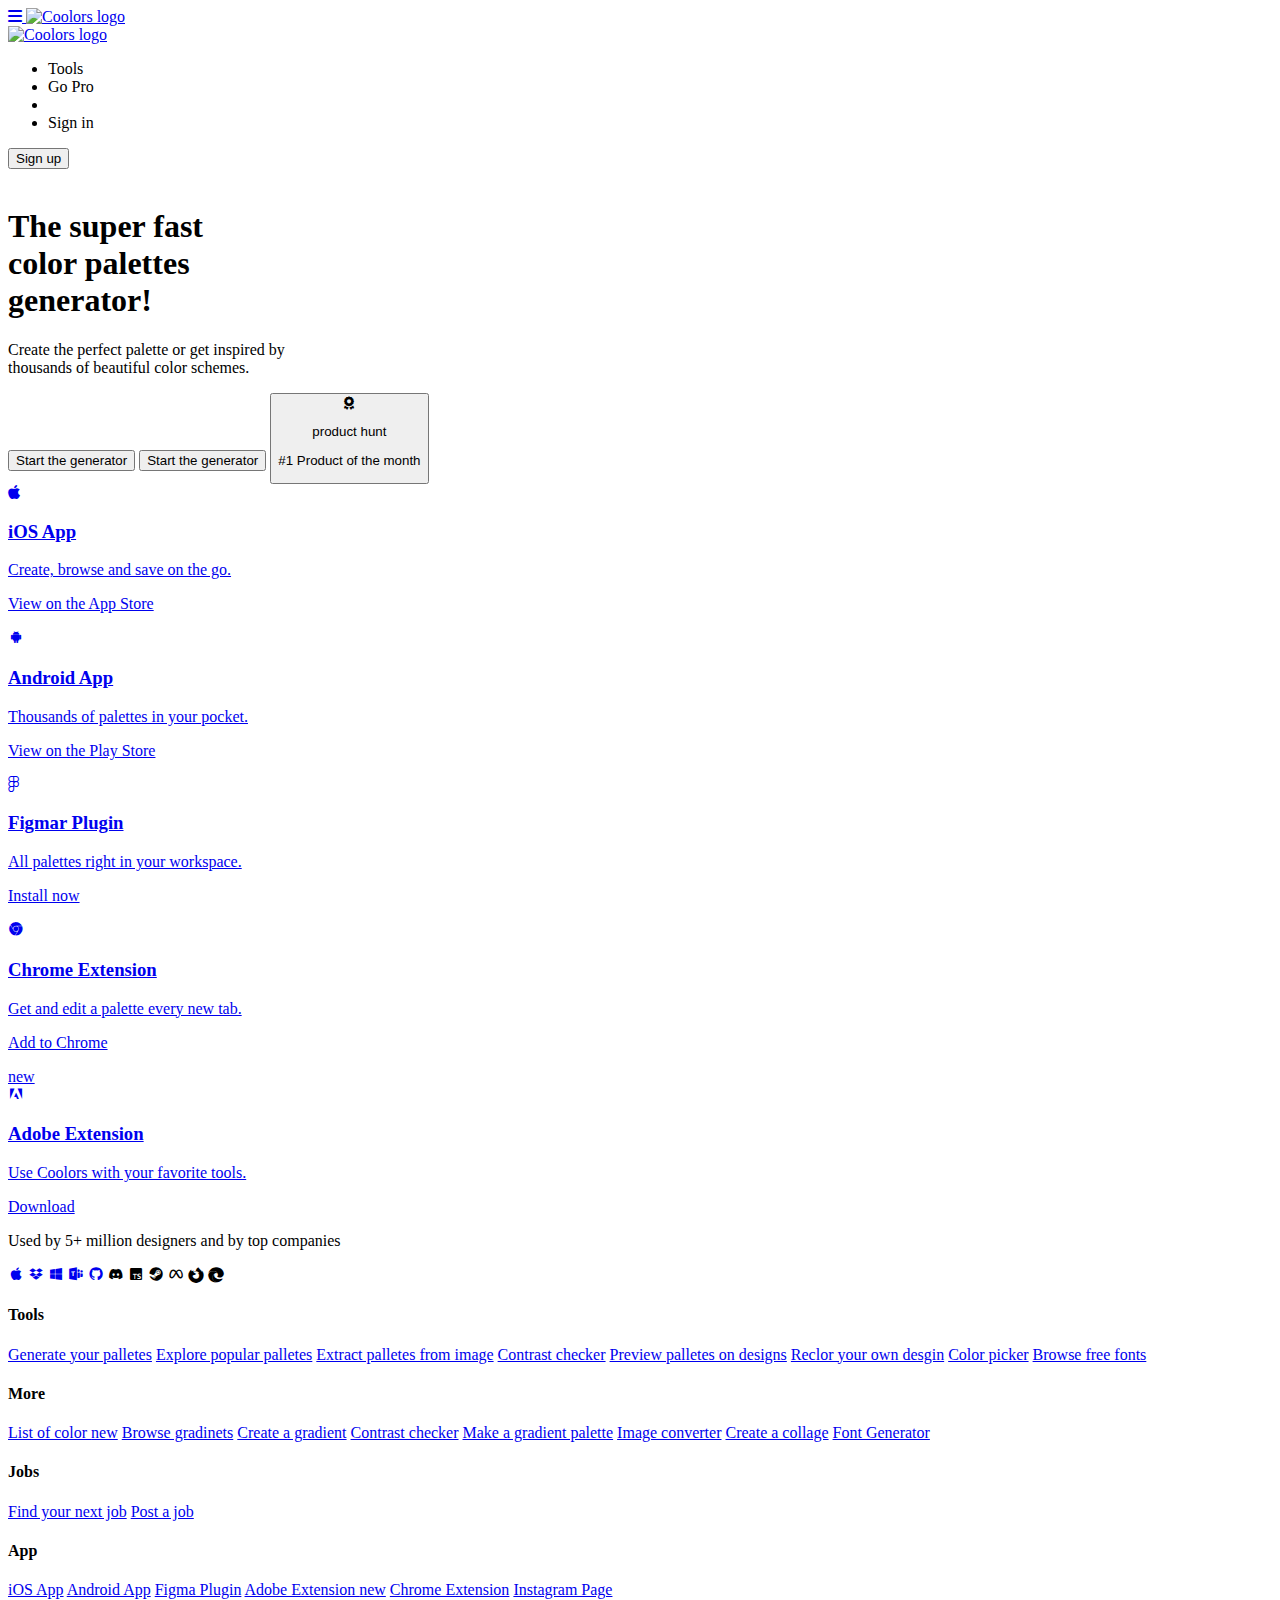
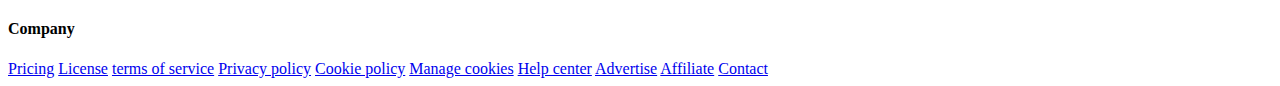
==== index.html @ ee88c9b5 "Updated index.html with new content" ====
<!DOCTYPE html>
<html lang="en">
<head>
    <meta charset="UTF-8">
    <meta name="viewport" content="width=device-width, initial-scale=1.0">
    <title>Document</title>
    <link rel="stylesheet" href="style.css">
    <link href="https://cdnjs.cloudflare.com/ajax/libs/font-awesome/6.0.0/css/all.min.css" rel="stylesheet">
    <link href='https://unpkg.com/boxicons@2.1.4/css/boxicons.min.css' rel='stylesheet'>
</head>
<body>
    <!-- Start small screen header -->
    <header class="flex justify-between  items-center p-4 border-b-[1px] relative py-2 md:hidden sticky z-20 top-0 backdrop-blur-2xl">
        <a href="#" class="text-2xl">
            <i class="fa-solid fa-bars"></i>
        </a>
        <a href="#" class="max-w-32 block absolute top-[50%] right-[50%] translate-x-[50%]  translate-y-[-50%]">
            <img class="w-full" src="images/coolors-logo-freelogovectors.net_-removebg-preview.png" alt="Coolors logo">
        </a>
    </header>
    <!-- End Small screen header -->
    <!-- Start Big Screen header -->
     <header class="hidden md:flex justify-between items-center p-4 py-2 border-b-[1px] sticky z-20 top-0 backdrop-blur-2xl">
        <a href="#" class=" max-w-32  ">
            <img class="w-full" src="images/coolors-logo-freelogovectors.net_-removebg-preview.png" alt="Coolors logo">
        </a>
        <div class="flex gap-6 items-center">
            <ul class="flex font-semibold gap-5 text-md">
                <li>Tools</li>
                <li class="text-pink-500">Go Pro</li>
                <li class="w-[1px] h-6 bg-gray-300"></li>
                <li>Sign in</li>
            </ul>
            <button class="py-1 px-5 bg-blue-600 text-white font-semibold rounded-md hover:bg-blue-700">Sign up</button>
        </div>
     </header>
    <!-- End Big Screen header -->
     <div class=" py-[50px] grid md:grid-cols-[45%,50%] gap-8 overflow-hidden">
             <div class="lg:w-[1030px] md:w-[970px] md:order-3 mx-auto">
                <img src="images/smallcom.png" class=" md:hidden -translate-x-1 " alt="">
                <img src="images/bigscreen.png" class=" hidden w-full md:inline-block " alt="">
             </div>
             <div class="flex flex-col items-center text-center">
                <h1 class=" font-[800] tracking-tighter leading-[45px] text-[45px] mt-7">The super fast <br>color palettes <br> generator!</h1>
             <p class="text-gray-500 mt-10 text-[17px] font-[500] mb-8">Create the perfect palette or get inspired by <br>thousands of beautiful color schemes.</p>
                <button class="w-[280px] bg-blue-600 hover:bg-blue-700 py-3 mb-3 text-white rounded-xl font-semibold ">Start the generator</button>
             <button class="w-[280px] bg-white hover:bg-gray-50 py-3  rounded-xl font-semibold border-[1px] border-gray-300 mb-9">Start the generator</button>
             <button class="w-[280px] bg-white hover:bg-gray-50 py-3  rounded-xl font-semibold border-[1px]  flex gap-4 items-center justify-center text-orange-600 border-orange-500 leading-[6px]"><i class="fa-solid fa-award text-2xl"></i><div class="text-left"><p class="uppercase text-[11px]">product hunt</p><p class="text-lg font-bold">#1 Product of the month</p></div></button>
             </div> 
     </div>
     <div class=" container mx-auto flex flex-wrap justify-between items-center gap-6 px-3 sm:*:basis-1/3 lg:*:basis-1/4 xl:flex-nowrap">
        <a href="#" class="group   hover:bg-blue-100   bg-gray-200 rounded-[13px] py-[70px] px-3 flex-grow relative transition-all duration-300 overflow-hidden">
            <div class="md:group-hover:opacity-0 flex flex-col items-center gap-4 ">
            <i class="fa-brands fa-apple text-5xl"></i>
            <h3 class="text-2xl font-bold">iOS App</h3>
            <p class="leading-5 text-gray-600 text-center">Create, browse and save on the go.</p>
            </div>
            <p class="  text-sky-400 md:group-hover:opacity-100 opacity-0 absolute top-[110%] left-[50%] -translate-x-[50%] -translate-y-[50%] text-[30px] font-[900] text-center group-hover:top-[50%] transition-all duration-300">View on the App Store</p>
        </a>
        <a href="#" class="group   hover:bg-green-100   bg-gray-200 rounded-[13px] py-[70px] px-3 flex-grow relative transition-all duration-300 overflow-hidden">
            <div class="md:group-hover:opacity-0 flex flex-col items-center gap-4">
            <i class='bx bxl-android text-5xl'></i>
            <h3 class="text-2xl font-bold ">Android App</h3>
            <p class="leading-5 text-gray-600 text-center">Thousands of palettes in your pocket.</p>
            </div>
            <p class="  text-green-400 md:group-hover:opacity-100 opacity-0 absolute top-[110%] left-[50%] -translate-x-[50%] -translate-y-[50%] text-[30px] font-[900] text-center group-hover:top-[50%] transition-all duration-300">View on the Play Store</p>
        </a>
        <a href="#" class="group   hover:bg-pink-100   bg-gray-200 rounded-[13px] py-[70px] px-3 flex-grow relative transition-all duration-300 overflow-hidden">
            <div class="md:group-hover:opacity-0 flex flex-col items-center gap-4">
            <i class="fa-brands fa-figma text-5xl"></i>
            <h3 class="text-2xl font-bold ">Figmar Plugin</h3>
            <p class="leading-5 text-gray-600 text-center">All palettes right in your workspace.</p>
            </div>
            <p class="  text-pink-400 md:group-hover:opacity-100 opacity-0 absolute top-[110%] left-[50%] -translate-x-[50%] -translate-y-[50%] text-[30px] font-[900] text-center group-hover:top-[50%] transition-all duration-300">Install now</p>
        </a>
        <a href="#" class="group   hover:bg-purple-100   bg-gray-200 rounded-[13px] py-[70px] px-3 flex-grow relative transition-all duration-300 overflow-hidden">
            <div class="md:group-hover:opacity-0 flex flex-col items-center gap-4">
            <i class='bx bxl-chrome text-5xl' ></i>
            <h3 class="text-2xl font-bold ">Chrome Extension</h3>
            <p class="leading-5 text-gray-600 text-center">Get and edit a palette every new tab.</p>
            </div>
            <p class="  text-purple-400 md:group-hover:opacity-100 opacity-0 absolute top-[110%] left-[50%] -translate-x-[50%] -translate-y-[50%] text-[30px] font-[900] text-center group-hover:top-[50%] transition-all duration-300">Add to Chrome</p>
        </a>
        <a href="#" class="group   hover:bg-yellow-100   bg-gray-200 rounded-[13px] py-[70px] px-3 flex-grow relative transition-all duration-300 overflow-hidden">
            <span class="absolute top-[7%] right-[7%] items-center rounded-md bg-pink-50 px-2 py-1 text-xs font-medium text-pink-700 ring-1 ring-inset ring-pink-700/10 uppercase">new</span>
            <div class="md:group-hover:opacity-0 flex flex-col items-center gap-4">
            <i class='bx bxl-adobe text-5xl' ></i>
            <h3 class="text-2xl font-bold ">Adobe Extension</h3>
            <p class="leading-5 text-gray-600 text-center">Use Coolors with your favorite tools.</p>
            </div>
            <p class="  text-yellow-400 md:group-hover:opacity-100 opacity-0 absolute top-[110%] left-[50%] -translate-x-[50%] -translate-y-[50%] text-[30px] font-[900] text-center group-hover:top-[50%] transition-all duration-300 ">Download</p>
        </a>
     </div>
     <p class="text-center my-10  text-xl font-semibold mt-16 px-5">Used by 5+ million designers and by top companies</p>
     <div class="flex flex-wrap text-6xl md:text-7xl text-black justify-center gap-10 px-5 ">
        <a href="#"><i class='bx bxl-apple'></i></a>
        <a href="#"><i class='bx bxl-dropbox' ></i></a>
        <a href="#"><i class='bx bxl-windows'></i></a>
        <a href="#"><i class='bx bxl-microsoft-teams'></i></a>
        <a href="#"><i class='bx bxl-github' ></i></a>
        <i class='bx bxl-discord-alt' ></i>
        <i class='bx bxl-typescript' ></i>
        <i class='bx bxl-steam' ></i>
        <i class='bx bxl-meta' ></i>
        <i class="fa-brands fa-firefox-browser"></i>
        <i class="fa-brands fa-edge"></i>
    </div>
    <div class="bg-gray-100">
        <div class=" mx-auto max-w-[85%] md:justify-between flex flex-col items-center gap-7 mt-10 py-16 md:flex-wrap md:flex-row md:items-start  md:gap-12 border-b-[1px] border-b-gray-300">
            <div class="mt-3 text-[1rem]  text-center flex flex-col items-center gap-3 md:items-start">
                <h4 class="font-bold text-[26px] mb-5">Tools</h4>
                <a href="#" class="text-decoration-none hover:text-blue-500">Generate your palletes</a>
                <a href="#" class="text-decoration-none hover:text-blue-500">Explore popular palletes</a>
                <a href="#" class="text-decoration-none hover:text-blue-500">Extract palletes from image</a>
                <a href="#" class="text-decoration-none hover:text-blue-500">Contrast checker</a>
                <a href="#" class="text-decoration-none hover:text-blue-500">Preview palletes on designs</a>
                <a href="#" class="text-decoration-none hover:text-blue-500">Reclor your own desgin</a>
                <a href="#" class="text-decoration-none hover:text-blue-500">Color picker</a>
                <a href="#" class="text-decoration-none hover:text-blue-500">Browse free fonts</a>
            </div>
            <div class="mt-3 text-[1rem]  text-center flex flex-col items-center gap-3 md:text-start md:items-start">
                <h4 class="font-bold text-[26px] mb-5">More</h4>
                <a href="#" class="text-decoration-none hover:text-blue-500 flex gap-5 items-center">List of color <span class="badge bg-orange-100 uppercase text-orange-500 text-[11px] font-bold px-2 py-[2px] rounded">new</span></a>
                <a href="#" class="text-decoration-none hover:text-blue-500">Browse gradinets</a>
                <a href="#" class="text-decoration-none hover:text-blue-500">Create a gradient</a>
                <a href="#" class="text-decoration-none hover:text-blue-500">Contrast checker</a>
                <a href="#" class="text-decoration-none hover:text-blue-500">Make a gradient palette</a>
                <a href="#" class="text-decoration-none hover:text-blue-500">Image converter</a>
                <a href="#" class="text-decoration-none hover:text-blue-500">Create a collage</a>
                <a href="#" class="text-decoration-none hover:text-blue-500">Font Generator</a>
            </div>
            <div class="mt-3 text-[1rem]  text-center flex flex-col items-center gap-3 md:text-start md:items-start">
                <h4 class="font-bold text-[26px] mb-5">Jobs</h4>
                <a href="#" class="text-decoration-none hover:text-blue-500">Find your next job</a>
                <a href="#" class="text-decoration-none hover:text-blue-500">Post a job</a>
                <h4 class="font-bold text-[26px] mb-5">App</h4>
                <a href="#" class="text-decoration-none hover:text-blue-500 flex gap-5 items-center">iOS App</a>
                <a href="#" class="text-decoration-none hover:text-blue-500">Android App</a>
                <a href="#" class="text-decoration-none hover:text-blue-500">Figma Plugin</a>
                <a href="#" class="text-decoration-none hover:text-blue-500 flex gap-5 items-center">Adobe Extension <span class="badge bg-pink-100 uppercase text-pink-500 text-[11px] font-bold px-2 py-[2px] rounded">new</span></a>
                <a href="#" class="text-decoration-none hover:text-blue-500">Chrome Extension</a>
                <a href="#" class="text-decoration-none hover:text-blue-500">Instagram Page</a>
            </div>
            <div class="mt-3 text-[1rem]  text-center flex flex-col items-center gap-3 md:text-start md:items-start">
                <h4 class="font-bold text-[26px] mb-5">Company</h4>
                <a href="#" class="text-decoration-none hover:text-blue-500">Pricing</a>
                <a href="#" class="text-decoration-none hover:text-blue-500">License</a>
                <a href="#" class="text-decoration-none hover:text-blue-500">terms of service</a>
                <a href="#" class="text-decoration-none hover:text-blue-500">Privacy policy</a>
                <a href="#" class="text-decoration-none hover:text-blue-500">Cookie policy</a>
                <a href="#" class="text-decoration-none hover:text-blue-500">Manage cookies</a>
                <a href="#" class="text-decoration-none hover:text-blue-500">Help center</a>
                <a href="#" class="text-decoration-none hover:text-blue-500">Advertise</a>
                <a href="#" class="text-decoration-none hover:text-blue-500">Affiliate</a>
                <a href="#" class="text-decoration-none hover:text-blue-500">Contact</a>
            </div>
        </div>
    </div>
</body>
</html>
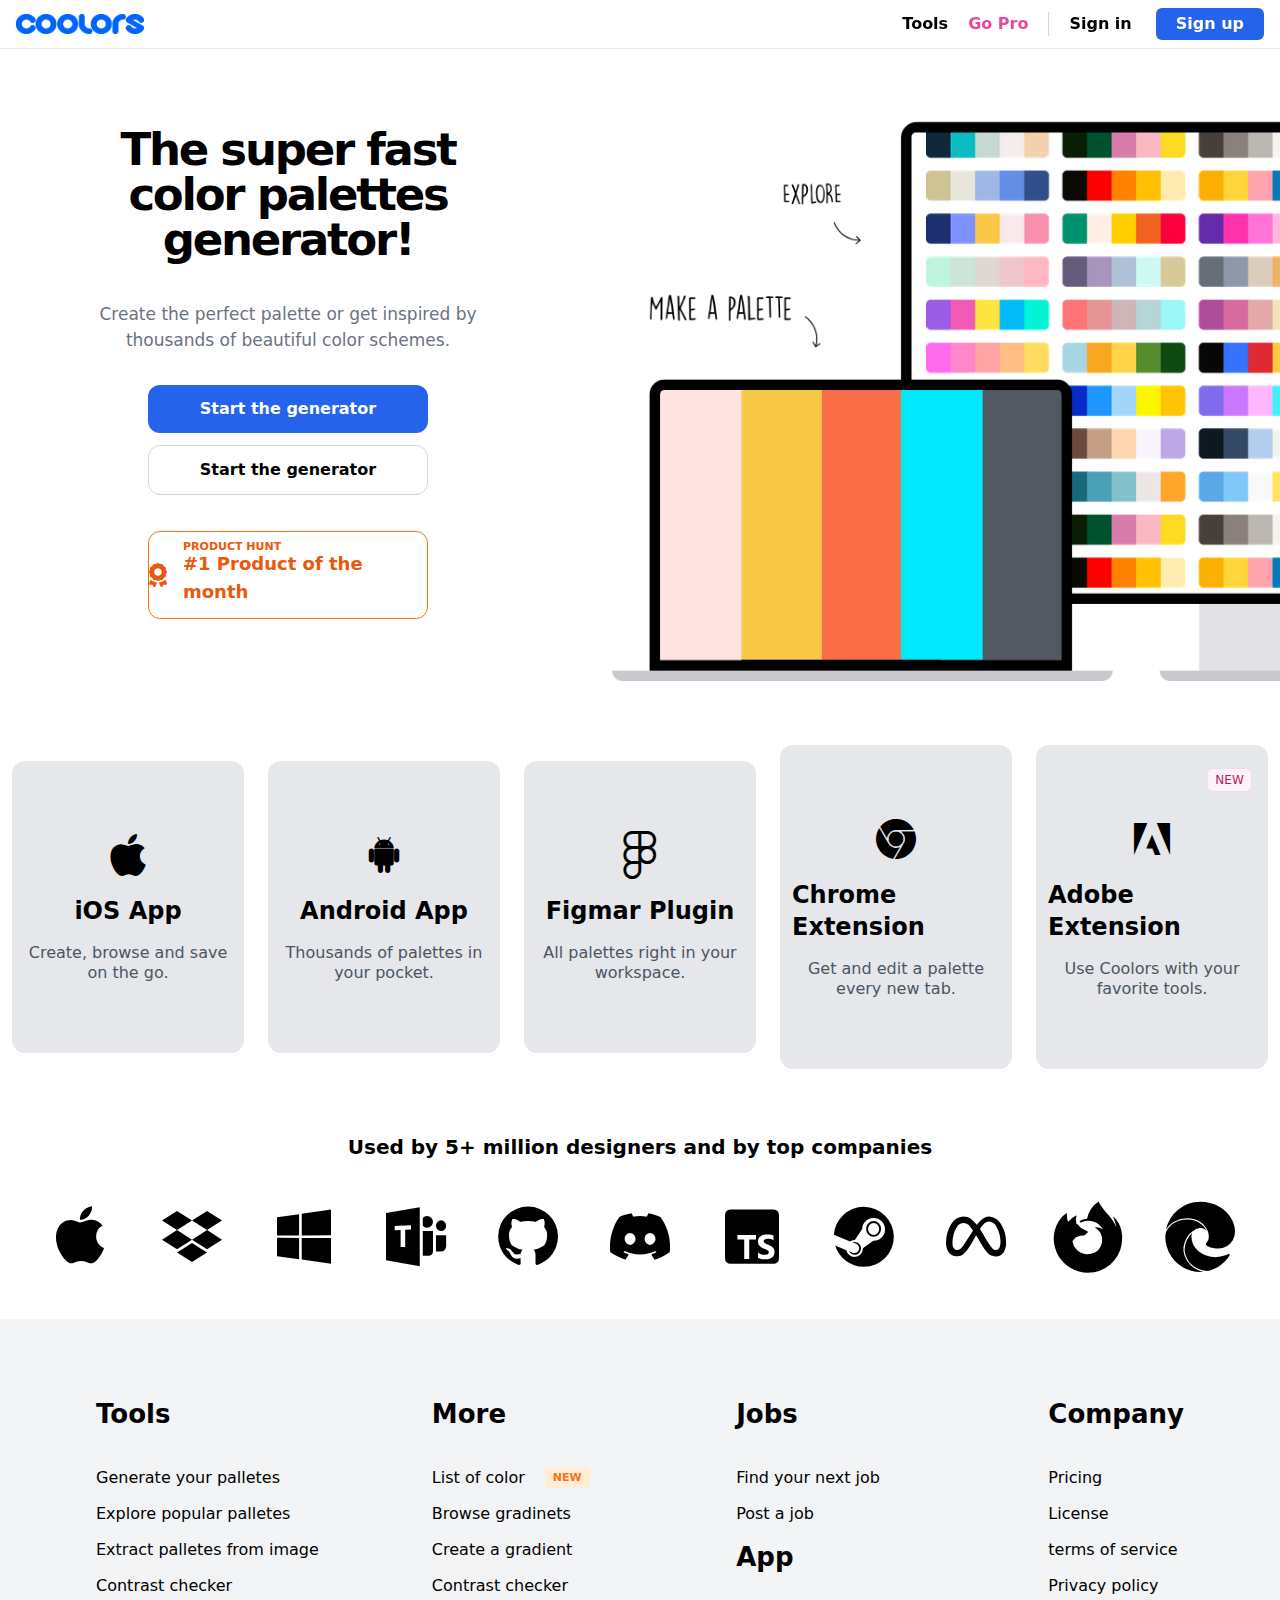
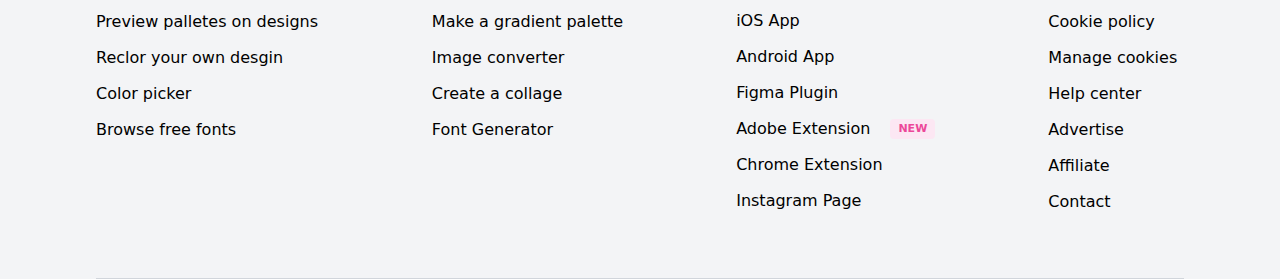
==== commit c8206f4d: "Updated index.html with new content" ====
--- a/index.html
+++ b/index.html
@@ -4,7 +4,7 @@
     <meta charset="UTF-8">
     <meta name="viewport" content="width=device-width, initial-scale=1.0">
     <title>Document</title>
-    <link rel="stylesheet" href="style.css">
+    <link rel="stylesheet" href="public/style.css">
     <link href="https://cdnjs.cloudflare.com/ajax/libs/font-awesome/6.0.0/css/all.min.css" rel="stylesheet">
     <link href='https://unpkg.com/boxicons@2.1.4/css/boxicons.min.css' rel='stylesheet'>
 </head>
@@ -15,14 +15,14 @@
             <i class="fa-solid fa-bars"></i>
         </a>
         <a href="#" class="max-w-32 block absolute top-[50%] right-[50%] translate-x-[50%]  translate-y-[-50%]">
-            <img class="w-full" src="images/coolors-logo-freelogovectors.net_-removebg-preview.png" alt="Coolors logo">
+            <img class="w-full" src="public/images/coolors-logo-freelogovectors.net_-removebg-preview.png" alt="Coolors logo">
         </a>
     </header>
     <!-- End Small screen header -->
     <!-- Start Big Screen header -->
      <header class="hidden md:flex justify-between items-center p-4 py-2 border-b-[1px] sticky z-20 top-0 backdrop-blur-2xl">
         <a href="#" class=" max-w-32  ">
-            <img class="w-full" src="images/coolors-logo-freelogovectors.net_-removebg-preview.png" alt="Coolors logo">
+            <img class="w-full" src="public/images/coolors-logo-freelogovectors.net_-removebg-preview.png" alt="Coolors logo">
         </a>
         <div class="flex gap-6 items-center">
             <ul class="flex font-semibold gap-5 text-md">
@@ -37,8 +37,8 @@
     <!-- End Big Screen header -->
      <div class=" py-[50px] grid md:grid-cols-[45%,50%] gap-8 overflow-hidden">
              <div class="lg:w-[1030px] md:w-[970px] md:order-3 mx-auto">
-                <img src="images/smallcom.png" class=" md:hidden -translate-x-1 " alt="">
-                <img src="images/bigscreen.png" class=" hidden w-full md:inline-block " alt="">
+                <img src="public/images/smallcom.png" class=" md:hidden -translate-x-1 " alt="">
+                <img src="public/images/bigscreen.png" class=" hidden w-full md:inline-block " alt="">
              </div>
              <div class="flex flex-col items-center text-center">
                 <h1 class=" font-[800] tracking-tighter leading-[45px] text-[45px] mt-7">The super fast <br>color palettes <br> generator!</h1>
--- a/public/style.css
+++ b/public/style.css
@@ -0,0 +1,1263 @@
+*, ::before, ::after {
+  --tw-border-spacing-x: 0;
+  --tw-border-spacing-y: 0;
+  --tw-translate-x: 0;
+  --tw-translate-y: 0;
+  --tw-rotate: 0;
+  --tw-skew-x: 0;
+  --tw-skew-y: 0;
+  --tw-scale-x: 1;
+  --tw-scale-y: 1;
+  --tw-pan-x:  ;
+  --tw-pan-y:  ;
+  --tw-pinch-zoom:  ;
+  --tw-scroll-snap-strictness: proximity;
+  --tw-gradient-from-position:  ;
+  --tw-gradient-via-position:  ;
+  --tw-gradient-to-position:  ;
+  --tw-ordinal:  ;
+  --tw-slashed-zero:  ;
+  --tw-numeric-figure:  ;
+  --tw-numeric-spacing:  ;
+  --tw-numeric-fraction:  ;
+  --tw-ring-inset:  ;
+  --tw-ring-offset-width: 0px;
+  --tw-ring-offset-color: #fff;
+  --tw-ring-color: rgb(59 130 246 / 0.5);
+  --tw-ring-offset-shadow: 0 0 #0000;
+  --tw-ring-shadow: 0 0 #0000;
+  --tw-shadow: 0 0 #0000;
+  --tw-shadow-colored: 0 0 #0000;
+  --tw-blur:  ;
+  --tw-brightness:  ;
+  --tw-contrast:  ;
+  --tw-grayscale:  ;
+  --tw-hue-rotate:  ;
+  --tw-invert:  ;
+  --tw-saturate:  ;
+  --tw-sepia:  ;
+  --tw-drop-shadow:  ;
+  --tw-backdrop-blur:  ;
+  --tw-backdrop-brightness:  ;
+  --tw-backdrop-contrast:  ;
+  --tw-backdrop-grayscale:  ;
+  --tw-backdrop-hue-rotate:  ;
+  --tw-backdrop-invert:  ;
+  --tw-backdrop-opacity:  ;
+  --tw-backdrop-saturate:  ;
+  --tw-backdrop-sepia:  ;
+  --tw-contain-size:  ;
+  --tw-contain-layout:  ;
+  --tw-contain-paint:  ;
+  --tw-contain-style:  ;
+}
+
+::backdrop {
+  --tw-border-spacing-x: 0;
+  --tw-border-spacing-y: 0;
+  --tw-translate-x: 0;
+  --tw-translate-y: 0;
+  --tw-rotate: 0;
+  --tw-skew-x: 0;
+  --tw-skew-y: 0;
+  --tw-scale-x: 1;
+  --tw-scale-y: 1;
+  --tw-pan-x:  ;
+  --tw-pan-y:  ;
+  --tw-pinch-zoom:  ;
+  --tw-scroll-snap-strictness: proximity;
+  --tw-gradient-from-position:  ;
+  --tw-gradient-via-position:  ;
+  --tw-gradient-to-position:  ;
+  --tw-ordinal:  ;
+  --tw-slashed-zero:  ;
+  --tw-numeric-figure:  ;
+  --tw-numeric-spacing:  ;
+  --tw-numeric-fraction:  ;
+  --tw-ring-inset:  ;
+  --tw-ring-offset-width: 0px;
+  --tw-ring-offset-color: #fff;
+  --tw-ring-color: rgb(59 130 246 / 0.5);
+  --tw-ring-offset-shadow: 0 0 #0000;
+  --tw-ring-shadow: 0 0 #0000;
+  --tw-shadow: 0 0 #0000;
+  --tw-shadow-colored: 0 0 #0000;
+  --tw-blur:  ;
+  --tw-brightness:  ;
+  --tw-contrast:  ;
+  --tw-grayscale:  ;
+  --tw-hue-rotate:  ;
+  --tw-invert:  ;
+  --tw-saturate:  ;
+  --tw-sepia:  ;
+  --tw-drop-shadow:  ;
+  --tw-backdrop-blur:  ;
+  --tw-backdrop-brightness:  ;
+  --tw-backdrop-contrast:  ;
+  --tw-backdrop-grayscale:  ;
+  --tw-backdrop-hue-rotate:  ;
+  --tw-backdrop-invert:  ;
+  --tw-backdrop-opacity:  ;
+  --tw-backdrop-saturate:  ;
+  --tw-backdrop-sepia:  ;
+  --tw-contain-size:  ;
+  --tw-contain-layout:  ;
+  --tw-contain-paint:  ;
+  --tw-contain-style:  ;
+}
+
+/*
+! tailwindcss v3.4.17 | MIT License | https://tailwindcss.com
+*/
+
+/*
+1. Prevent padding and border from affecting element width. (https://github.com/mozdevs/cssremedy/issues/4)
+2. Allow adding a border to an element by just adding a border-width. (https://github.com/tailwindcss/tailwindcss/pull/116)
+*/
+
+*,
+::before,
+::after {
+  box-sizing: border-box;
+  /* 1 */
+  border-width: 0;
+  /* 2 */
+  border-style: solid;
+  /* 2 */
+  border-color: #e5e7eb;
+  /* 2 */
+}
+
+::before,
+::after {
+  --tw-content: '';
+}
+
+/*
+1. Use a consistent sensible line-height in all browsers.
+2. Prevent adjustments of font size after orientation changes in iOS.
+3. Use a more readable tab size.
+4. Use the user's configured `sans` font-family by default.
+5. Use the user's configured `sans` font-feature-settings by default.
+6. Use the user's configured `sans` font-variation-settings by default.
+7. Disable tap highlights on iOS
+*/
+
+html,
+:host {
+  line-height: 1.5;
+  /* 1 */
+  -webkit-text-size-adjust: 100%;
+  /* 2 */
+  -moz-tab-size: 4;
+  /* 3 */
+  -o-tab-size: 4;
+     tab-size: 4;
+  /* 3 */
+  font-family: ui-sans-serif, system-ui, sans-serif, "Apple Color Emoji", "Segoe UI Emoji", "Segoe UI Symbol", "Noto Color Emoji";
+  /* 4 */
+  font-feature-settings: normal;
+  /* 5 */
+  font-variation-settings: normal;
+  /* 6 */
+  -webkit-tap-highlight-color: transparent;
+  /* 7 */
+}
+
+/*
+1. Remove the margin in all browsers.
+2. Inherit line-height from `html` so users can set them as a class directly on the `html` element.
+*/
+
+body {
+  margin: 0;
+  /* 1 */
+  line-height: inherit;
+  /* 2 */
+}
+
+/*
+1. Add the correct height in Firefox.
+2. Correct the inheritance of border color in Firefox. (https://bugzilla.mozilla.org/show_bug.cgi?id=190655)
+3. Ensure horizontal rules are visible by default.
+*/
+
+hr {
+  height: 0;
+  /* 1 */
+  color: inherit;
+  /* 2 */
+  border-top-width: 1px;
+  /* 3 */
+}
+
+/*
+Add the correct text decoration in Chrome, Edge, and Safari.
+*/
+
+abbr:where([title]) {
+  -webkit-text-decoration: underline dotted;
+          text-decoration: underline dotted;
+}
+
+/*
+Remove the default font size and weight for headings.
+*/
+
+h1,
+h2,
+h3,
+h4,
+h5,
+h6 {
+  font-size: inherit;
+  font-weight: inherit;
+}
+
+/*
+Reset links to optimize for opt-in styling instead of opt-out.
+*/
+
+a {
+  color: inherit;
+  text-decoration: inherit;
+}
+
+/*
+Add the correct font weight in Edge and Safari.
+*/
+
+b,
+strong {
+  font-weight: bolder;
+}
+
+/*
+1. Use the user's configured `mono` font-family by default.
+2. Use the user's configured `mono` font-feature-settings by default.
+3. Use the user's configured `mono` font-variation-settings by default.
+4. Correct the odd `em` font sizing in all browsers.
+*/
+
+code,
+kbd,
+samp,
+pre {
+  font-family: ui-monospace, SFMono-Regular, Menlo, Monaco, Consolas, "Liberation Mono", "Courier New", monospace;
+  /* 1 */
+  font-feature-settings: normal;
+  /* 2 */
+  font-variation-settings: normal;
+  /* 3 */
+  font-size: 1em;
+  /* 4 */
+}
+
+/*
+Add the correct font size in all browsers.
+*/
+
+small {
+  font-size: 80%;
+}
+
+/*
+Prevent `sub` and `sup` elements from affecting the line height in all browsers.
+*/
+
+sub,
+sup {
+  font-size: 75%;
+  line-height: 0;
+  position: relative;
+  vertical-align: baseline;
+}
+
+sub {
+  bottom: -0.25em;
+}
+
+sup {
+  top: -0.5em;
+}
+
+/*
+1. Remove text indentation from table contents in Chrome and Safari. (https://bugs.chromium.org/p/chromium/issues/detail?id=999088, https://bugs.webkit.org/show_bug.cgi?id=201297)
+2. Correct table border color inheritance in all Chrome and Safari. (https://bugs.chromium.org/p/chromium/issues/detail?id=935729, https://bugs.webkit.org/show_bug.cgi?id=195016)
+3. Remove gaps between table borders by default.
+*/
+
+table {
+  text-indent: 0;
+  /* 1 */
+  border-color: inherit;
+  /* 2 */
+  border-collapse: collapse;
+  /* 3 */
+}
+
+/*
+1. Change the font styles in all browsers.
+2. Remove the margin in Firefox and Safari.
+3. Remove default padding in all browsers.
+*/
+
+button,
+input,
+optgroup,
+select,
+textarea {
+  font-family: inherit;
+  /* 1 */
+  font-feature-settings: inherit;
+  /* 1 */
+  font-variation-settings: inherit;
+  /* 1 */
+  font-size: 100%;
+  /* 1 */
+  font-weight: inherit;
+  /* 1 */
+  line-height: inherit;
+  /* 1 */
+  letter-spacing: inherit;
+  /* 1 */
+  color: inherit;
+  /* 1 */
+  margin: 0;
+  /* 2 */
+  padding: 0;
+  /* 3 */
+}
+
+/*
+Remove the inheritance of text transform in Edge and Firefox.
+*/
+
+button,
+select {
+  text-transform: none;
+}
+
+/*
+1. Correct the inability to style clickable types in iOS and Safari.
+2. Remove default button styles.
+*/
+
+button,
+input:where([type='button']),
+input:where([type='reset']),
+input:where([type='submit']) {
+  -webkit-appearance: button;
+  /* 1 */
+  background-color: transparent;
+  /* 2 */
+  background-image: none;
+  /* 2 */
+}
+
+/*
+Use the modern Firefox focus style for all focusable elements.
+*/
+
+:-moz-focusring {
+  outline: auto;
+}
+
+/*
+Remove the additional `:invalid` styles in Firefox. (https://github.com/mozilla/gecko-dev/blob/2f9eacd9d3d995c937b4251a5557d95d494c9be1/layout/style/res/forms.css#L728-L737)
+*/
+
+:-moz-ui-invalid {
+  box-shadow: none;
+}
+
+/*
+Add the correct vertical alignment in Chrome and Firefox.
+*/
+
+progress {
+  vertical-align: baseline;
+}
+
+/*
+Correct the cursor style of increment and decrement buttons in Safari.
+*/
+
+::-webkit-inner-spin-button,
+::-webkit-outer-spin-button {
+  height: auto;
+}
+
+/*
+1. Correct the odd appearance in Chrome and Safari.
+2. Correct the outline style in Safari.
+*/
+
+[type='search'] {
+  -webkit-appearance: textfield;
+  /* 1 */
+  outline-offset: -2px;
+  /* 2 */
+}
+
+/*
+Remove the inner padding in Chrome and Safari on macOS.
+*/
+
+::-webkit-search-decoration {
+  -webkit-appearance: none;
+}
+
+/*
+1. Correct the inability to style clickable types in iOS and Safari.
+2. Change font properties to `inherit` in Safari.
+*/
+
+::-webkit-file-upload-button {
+  -webkit-appearance: button;
+  /* 1 */
+  font: inherit;
+  /* 2 */
+}
+
+/*
+Add the correct display in Chrome and Safari.
+*/
+
+summary {
+  display: list-item;
+}
+
+/*
+Removes the default spacing and border for appropriate elements.
+*/
+
+blockquote,
+dl,
+dd,
+h1,
+h2,
+h3,
+h4,
+h5,
+h6,
+hr,
+figure,
+p,
+pre {
+  margin: 0;
+}
+
+fieldset {
+  margin: 0;
+  padding: 0;
+}
+
+legend {
+  padding: 0;
+}
+
+ol,
+ul,
+menu {
+  list-style: none;
+  margin: 0;
+  padding: 0;
+}
+
+/*
+Reset default styling for dialogs.
+*/
+
+dialog {
+  padding: 0;
+}
+
+/*
+Prevent resizing textareas horizontally by default.
+*/
+
+textarea {
+  resize: vertical;
+}
+
+/*
+1. Reset the default placeholder opacity in Firefox. (https://github.com/tailwindlabs/tailwindcss/issues/3300)
+2. Set the default placeholder color to the user's configured gray 400 color.
+*/
+
+input::-moz-placeholder, textarea::-moz-placeholder {
+  opacity: 1;
+  /* 1 */
+  color: #9ca3af;
+  /* 2 */
+}
+
+input::placeholder,
+textarea::placeholder {
+  opacity: 1;
+  /* 1 */
+  color: #9ca3af;
+  /* 2 */
+}
+
+/*
+Set the default cursor for buttons.
+*/
+
+button,
+[role="button"] {
+  cursor: pointer;
+}
+
+/*
+Make sure disabled buttons don't get the pointer cursor.
+*/
+
+:disabled {
+  cursor: default;
+}
+
+/*
+1. Make replaced elements `display: block` by default. (https://github.com/mozdevs/cssremedy/issues/14)
+2. Add `vertical-align: middle` to align replaced elements more sensibly by default. (https://github.com/jensimmons/cssremedy/issues/14#issuecomment-634934210)
+   This can trigger a poorly considered lint error in some tools but is included by design.
+*/
+
+img,
+svg,
+video,
+canvas,
+audio,
+iframe,
+embed,
+object {
+  display: block;
+  /* 1 */
+  vertical-align: middle;
+  /* 2 */
+}
+
+/*
+Constrain images and videos to the parent width and preserve their intrinsic aspect ratio. (https://github.com/mozdevs/cssremedy/issues/14)
+*/
+
+img,
+video {
+  max-width: 100%;
+  height: auto;
+}
+
+/* Make elements with the HTML hidden attribute stay hidden by default */
+
+[hidden]:where(:not([hidden="until-found"])) {
+  display: none;
+}
+
+.container {
+  width: 100%;
+}
+
+@media (min-width: 640px) {
+  .container {
+    max-width: 640px;
+  }
+}
+
+@media (min-width: 768px) {
+  .container {
+    max-width: 768px;
+  }
+}
+
+@media (min-width: 1024px) {
+  .container {
+    max-width: 1024px;
+  }
+}
+
+@media (min-width: 1280px) {
+  .container {
+    max-width: 1280px;
+  }
+}
+
+@media (min-width: 1536px) {
+  .container {
+    max-width: 1536px;
+  }
+}
+
+.absolute {
+  position: absolute;
+}
+
+.relative {
+  position: relative;
+}
+
+.sticky {
+  position: sticky;
+}
+
+.left-\[50\%\] {
+  left: 50%;
+}
+
+.right-\[50\%\] {
+  right: 50%;
+}
+
+.right-\[7\%\] {
+  right: 7%;
+}
+
+.top-0 {
+  top: 0px;
+}
+
+.top-\[110\%\] {
+  top: 110%;
+}
+
+.top-\[50\%\] {
+  top: 50%;
+}
+
+.top-\[7\%\] {
+  top: 7%;
+}
+
+.z-20 {
+  z-index: 20;
+}
+
+.mx-auto {
+  margin-left: auto;
+  margin-right: auto;
+}
+
+.my-10 {
+  margin-top: 2.5rem;
+  margin-bottom: 2.5rem;
+}
+
+.mb-3 {
+  margin-bottom: 0.75rem;
+}
+
+.mb-5 {
+  margin-bottom: 1.25rem;
+}
+
+.mb-8 {
+  margin-bottom: 2rem;
+}
+
+.mb-9 {
+  margin-bottom: 2.25rem;
+}
+
+.mt-10 {
+  margin-top: 2.5rem;
+}
+
+.mt-16 {
+  margin-top: 4rem;
+}
+
+.mt-3 {
+  margin-top: 0.75rem;
+}
+
+.mt-7 {
+  margin-top: 1.75rem;
+}
+
+.block {
+  display: block;
+}
+
+.flex {
+  display: flex;
+}
+
+.grid {
+  display: grid;
+}
+
+.hidden {
+  display: none;
+}
+
+.h-6 {
+  height: 1.5rem;
+}
+
+.w-\[1px\] {
+  width: 1px;
+}
+
+.w-\[280px\] {
+  width: 280px;
+}
+
+.w-full {
+  width: 100%;
+}
+
+.max-w-32 {
+  max-width: 8rem;
+}
+
+.max-w-\[85\%\] {
+  max-width: 85%;
+}
+
+.flex-grow {
+  flex-grow: 1;
+}
+
+.-translate-x-1 {
+  --tw-translate-x: -0.25rem;
+  transform: translate(var(--tw-translate-x), var(--tw-translate-y)) rotate(var(--tw-rotate)) skewX(var(--tw-skew-x)) skewY(var(--tw-skew-y)) scaleX(var(--tw-scale-x)) scaleY(var(--tw-scale-y));
+}
+
+.-translate-x-\[50\%\] {
+  --tw-translate-x: -50%;
+  transform: translate(var(--tw-translate-x), var(--tw-translate-y)) rotate(var(--tw-rotate)) skewX(var(--tw-skew-x)) skewY(var(--tw-skew-y)) scaleX(var(--tw-scale-x)) scaleY(var(--tw-scale-y));
+}
+
+.-translate-y-\[50\%\] {
+  --tw-translate-y: -50%;
+  transform: translate(var(--tw-translate-x), var(--tw-translate-y)) rotate(var(--tw-rotate)) skewX(var(--tw-skew-x)) skewY(var(--tw-skew-y)) scaleX(var(--tw-scale-x)) scaleY(var(--tw-scale-y));
+}
+
+.translate-x-\[50\%\] {
+  --tw-translate-x: 50%;
+  transform: translate(var(--tw-translate-x), var(--tw-translate-y)) rotate(var(--tw-rotate)) skewX(var(--tw-skew-x)) skewY(var(--tw-skew-y)) scaleX(var(--tw-scale-x)) scaleY(var(--tw-scale-y));
+}
+
+.translate-y-\[-50\%\] {
+  --tw-translate-y: -50%;
+  transform: translate(var(--tw-translate-x), var(--tw-translate-y)) rotate(var(--tw-rotate)) skewX(var(--tw-skew-x)) skewY(var(--tw-skew-y)) scaleX(var(--tw-scale-x)) scaleY(var(--tw-scale-y));
+}
+
+.flex-col {
+  flex-direction: column;
+}
+
+.flex-wrap {
+  flex-wrap: wrap;
+}
+
+.items-center {
+  align-items: center;
+}
+
+.justify-center {
+  justify-content: center;
+}
+
+.justify-between {
+  justify-content: space-between;
+}
+
+.gap-10 {
+  gap: 2.5rem;
+}
+
+.gap-3 {
+  gap: 0.75rem;
+}
+
+.gap-4 {
+  gap: 1rem;
+}
+
+.gap-5 {
+  gap: 1.25rem;
+}
+
+.gap-6 {
+  gap: 1.5rem;
+}
+
+.gap-7 {
+  gap: 1.75rem;
+}
+
+.gap-8 {
+  gap: 2rem;
+}
+
+.overflow-hidden {
+  overflow: hidden;
+}
+
+.rounded {
+  border-radius: 0.25rem;
+}
+
+.rounded-\[13px\] {
+  border-radius: 13px;
+}
+
+.rounded-md {
+  border-radius: 0.375rem;
+}
+
+.rounded-xl {
+  border-radius: 0.75rem;
+}
+
+.border-\[1px\] {
+  border-width: 1px;
+}
+
+.border-b-\[1px\] {
+  border-bottom-width: 1px;
+}
+
+.border-gray-300 {
+  --tw-border-opacity: 1;
+  border-color: rgb(209 213 219 / var(--tw-border-opacity, 1));
+}
+
+.border-orange-500 {
+  --tw-border-opacity: 1;
+  border-color: rgb(249 115 22 / var(--tw-border-opacity, 1));
+}
+
+.border-b-gray-300 {
+  --tw-border-opacity: 1;
+  border-bottom-color: rgb(209 213 219 / var(--tw-border-opacity, 1));
+}
+
+.bg-blue-600 {
+  --tw-bg-opacity: 1;
+  background-color: rgb(37 99 235 / var(--tw-bg-opacity, 1));
+}
+
+.bg-gray-100 {
+  --tw-bg-opacity: 1;
+  background-color: rgb(243 244 246 / var(--tw-bg-opacity, 1));
+}
+
+.bg-gray-200 {
+  --tw-bg-opacity: 1;
+  background-color: rgb(229 231 235 / var(--tw-bg-opacity, 1));
+}
+
+.bg-gray-300 {
+  --tw-bg-opacity: 1;
+  background-color: rgb(209 213 219 / var(--tw-bg-opacity, 1));
+}
+
+.bg-orange-100 {
+  --tw-bg-opacity: 1;
+  background-color: rgb(255 237 213 / var(--tw-bg-opacity, 1));
+}
+
+.bg-pink-100 {
+  --tw-bg-opacity: 1;
+  background-color: rgb(252 231 243 / var(--tw-bg-opacity, 1));
+}
+
+.bg-pink-50 {
+  --tw-bg-opacity: 1;
+  background-color: rgb(253 242 248 / var(--tw-bg-opacity, 1));
+}
+
+.bg-white {
+  --tw-bg-opacity: 1;
+  background-color: rgb(255 255 255 / var(--tw-bg-opacity, 1));
+}
+
+.p-4 {
+  padding: 1rem;
+}
+
+.px-2 {
+  padding-left: 0.5rem;
+  padding-right: 0.5rem;
+}
+
+.px-3 {
+  padding-left: 0.75rem;
+  padding-right: 0.75rem;
+}
+
+.px-5 {
+  padding-left: 1.25rem;
+  padding-right: 1.25rem;
+}
+
+.py-1 {
+  padding-top: 0.25rem;
+  padding-bottom: 0.25rem;
+}
+
+.py-16 {
+  padding-top: 4rem;
+  padding-bottom: 4rem;
+}
+
+.py-2 {
+  padding-top: 0.5rem;
+  padding-bottom: 0.5rem;
+}
+
+.py-3 {
+  padding-top: 0.75rem;
+  padding-bottom: 0.75rem;
+}
+
+.py-\[2px\] {
+  padding-top: 2px;
+  padding-bottom: 2px;
+}
+
+.py-\[50px\] {
+  padding-top: 50px;
+  padding-bottom: 50px;
+}
+
+.py-\[70px\] {
+  padding-top: 70px;
+  padding-bottom: 70px;
+}
+
+.text-left {
+  text-align: left;
+}
+
+.text-center {
+  text-align: center;
+}
+
+.text-2xl {
+  font-size: 1.5rem;
+  line-height: 2rem;
+}
+
+.text-5xl {
+  font-size: 3rem;
+  line-height: 1;
+}
+
+.text-6xl {
+  font-size: 3.75rem;
+  line-height: 1;
+}
+
+.text-\[11px\] {
+  font-size: 11px;
+}
+
+.text-\[17px\] {
+  font-size: 17px;
+}
+
+.text-\[1rem\] {
+  font-size: 1rem;
+}
+
+.text-\[26px\] {
+  font-size: 26px;
+}
+
+.text-\[30px\] {
+  font-size: 30px;
+}
+
+.text-\[45px\] {
+  font-size: 45px;
+}
+
+.text-lg {
+  font-size: 1.125rem;
+  line-height: 1.75rem;
+}
+
+.text-xl {
+  font-size: 1.25rem;
+  line-height: 1.75rem;
+}
+
+.text-xs {
+  font-size: 0.75rem;
+  line-height: 1rem;
+}
+
+.font-\[500\] {
+  font-weight: 500;
+}
+
+.font-\[800\] {
+  font-weight: 800;
+}
+
+.font-\[900\] {
+  font-weight: 900;
+}
+
+.font-bold {
+  font-weight: 700;
+}
+
+.font-medium {
+  font-weight: 500;
+}
+
+.font-semibold {
+  font-weight: 600;
+}
+
+.uppercase {
+  text-transform: uppercase;
+}
+
+.leading-5 {
+  line-height: 1.25rem;
+}
+
+.leading-\[45px\] {
+  line-height: 45px;
+}
+
+.leading-\[6px\] {
+  line-height: 6px;
+}
+
+.tracking-tighter {
+  letter-spacing: -0.05em;
+}
+
+.text-black {
+  --tw-text-opacity: 1;
+  color: rgb(0 0 0 / var(--tw-text-opacity, 1));
+}
+
+.text-gray-500 {
+  --tw-text-opacity: 1;
+  color: rgb(107 114 128 / var(--tw-text-opacity, 1));
+}
+
+.text-gray-600 {
+  --tw-text-opacity: 1;
+  color: rgb(75 85 99 / var(--tw-text-opacity, 1));
+}
+
+.text-green-400 {
+  --tw-text-opacity: 1;
+  color: rgb(74 222 128 / var(--tw-text-opacity, 1));
+}
+
+.text-orange-500 {
+  --tw-text-opacity: 1;
+  color: rgb(249 115 22 / var(--tw-text-opacity, 1));
+}
+
+.text-orange-600 {
+  --tw-text-opacity: 1;
+  color: rgb(234 88 12 / var(--tw-text-opacity, 1));
+}
+
+.text-pink-400 {
+  --tw-text-opacity: 1;
+  color: rgb(244 114 182 / var(--tw-text-opacity, 1));
+}
+
+.text-pink-500 {
+  --tw-text-opacity: 1;
+  color: rgb(236 72 153 / var(--tw-text-opacity, 1));
+}
+
+.text-pink-700 {
+  --tw-text-opacity: 1;
+  color: rgb(190 24 93 / var(--tw-text-opacity, 1));
+}
+
+.text-purple-400 {
+  --tw-text-opacity: 1;
+  color: rgb(192 132 252 / var(--tw-text-opacity, 1));
+}
+
+.text-sky-400 {
+  --tw-text-opacity: 1;
+  color: rgb(56 189 248 / var(--tw-text-opacity, 1));
+}
+
+.text-white {
+  --tw-text-opacity: 1;
+  color: rgb(255 255 255 / var(--tw-text-opacity, 1));
+}
+
+.text-yellow-400 {
+  --tw-text-opacity: 1;
+  color: rgb(250 204 21 / var(--tw-text-opacity, 1));
+}
+
+.opacity-0 {
+  opacity: 0;
+}
+
+.ring-1 {
+  --tw-ring-offset-shadow: var(--tw-ring-inset) 0 0 0 var(--tw-ring-offset-width) var(--tw-ring-offset-color);
+  --tw-ring-shadow: var(--tw-ring-inset) 0 0 0 calc(1px + var(--tw-ring-offset-width)) var(--tw-ring-color);
+  box-shadow: var(--tw-ring-offset-shadow), var(--tw-ring-shadow), var(--tw-shadow, 0 0 #0000);
+}
+
+.ring-inset {
+  --tw-ring-inset: inset;
+}
+
+.ring-pink-700\/10 {
+  --tw-ring-color: rgb(190 24 93 / 0.1);
+}
+
+.backdrop-blur-2xl {
+  --tw-backdrop-blur: blur(40px);
+  -webkit-backdrop-filter: var(--tw-backdrop-blur) var(--tw-backdrop-brightness) var(--tw-backdrop-contrast) var(--tw-backdrop-grayscale) var(--tw-backdrop-hue-rotate) var(--tw-backdrop-invert) var(--tw-backdrop-opacity) var(--tw-backdrop-saturate) var(--tw-backdrop-sepia);
+  backdrop-filter: var(--tw-backdrop-blur) var(--tw-backdrop-brightness) var(--tw-backdrop-contrast) var(--tw-backdrop-grayscale) var(--tw-backdrop-hue-rotate) var(--tw-backdrop-invert) var(--tw-backdrop-opacity) var(--tw-backdrop-saturate) var(--tw-backdrop-sepia);
+}
+
+.transition-all {
+  transition-property: all;
+  transition-timing-function: cubic-bezier(0.4, 0, 0.2, 1);
+  transition-duration: 150ms;
+}
+
+.duration-300 {
+  transition-duration: 300ms;
+}
+
+.hover\:bg-blue-100:hover {
+  --tw-bg-opacity: 1;
+  background-color: rgb(219 234 254 / var(--tw-bg-opacity, 1));
+}
+
+.hover\:bg-blue-700:hover {
+  --tw-bg-opacity: 1;
+  background-color: rgb(29 78 216 / var(--tw-bg-opacity, 1));
+}
+
+.hover\:bg-gray-50:hover {
+  --tw-bg-opacity: 1;
+  background-color: rgb(249 250 251 / var(--tw-bg-opacity, 1));
+}
+
+.hover\:bg-green-100:hover {
+  --tw-bg-opacity: 1;
+  background-color: rgb(220 252 231 / var(--tw-bg-opacity, 1));
+}
+
+.hover\:bg-pink-100:hover {
+  --tw-bg-opacity: 1;
+  background-color: rgb(252 231 243 / var(--tw-bg-opacity, 1));
+}
+
+.hover\:bg-purple-100:hover {
+  --tw-bg-opacity: 1;
+  background-color: rgb(243 232 255 / var(--tw-bg-opacity, 1));
+}
+
+.hover\:bg-yellow-100:hover {
+  --tw-bg-opacity: 1;
+  background-color: rgb(254 249 195 / var(--tw-bg-opacity, 1));
+}
+
+.hover\:text-blue-500:hover {
+  --tw-text-opacity: 1;
+  color: rgb(59 130 246 / var(--tw-text-opacity, 1));
+}
+
+.group:hover .group-hover\:top-\[50\%\] {
+  top: 50%;
+}
+
+@media (min-width: 640px) {
+  .sm\:\*\:basis-1\/3 > * {
+    flex-basis: 33.333333%;
+  }
+}
+
+@media (min-width: 768px) {
+  .md\:order-3 {
+    order: 3;
+  }
+
+  .md\:inline-block {
+    display: inline-block;
+  }
+
+  .md\:flex {
+    display: flex;
+  }
+
+  .md\:hidden {
+    display: none;
+  }
+
+  .md\:w-\[970px\] {
+    width: 970px;
+  }
+
+  .md\:grid-cols-\[45\%\2c 50\%\] {
+    grid-template-columns: 45% 50%;
+  }
+
+  .md\:flex-row {
+    flex-direction: row;
+  }
+
+  .md\:flex-wrap {
+    flex-wrap: wrap;
+  }
+
+  .md\:items-start {
+    align-items: flex-start;
+  }
+
+  .md\:justify-between {
+    justify-content: space-between;
+  }
+
+  .md\:gap-12 {
+    gap: 3rem;
+  }
+
+  .md\:text-start {
+    text-align: start;
+  }
+
+  .md\:text-7xl {
+    font-size: 4.5rem;
+    line-height: 1;
+  }
+
+  .group:hover .md\:group-hover\:opacity-0 {
+    opacity: 0;
+  }
+
+  .group:hover .md\:group-hover\:opacity-100 {
+    opacity: 1;
+  }
+}
+
+@media (min-width: 1024px) {
+  .lg\:w-\[1030px\] {
+    width: 1030px;
+  }
+
+  .lg\:\*\:basis-1\/4 > * {
+    flex-basis: 25%;
+  }
+}
+
+@media (min-width: 1280px) {
+  .xl\:flex-nowrap {
+    flex-wrap: nowrap;
+  }
+}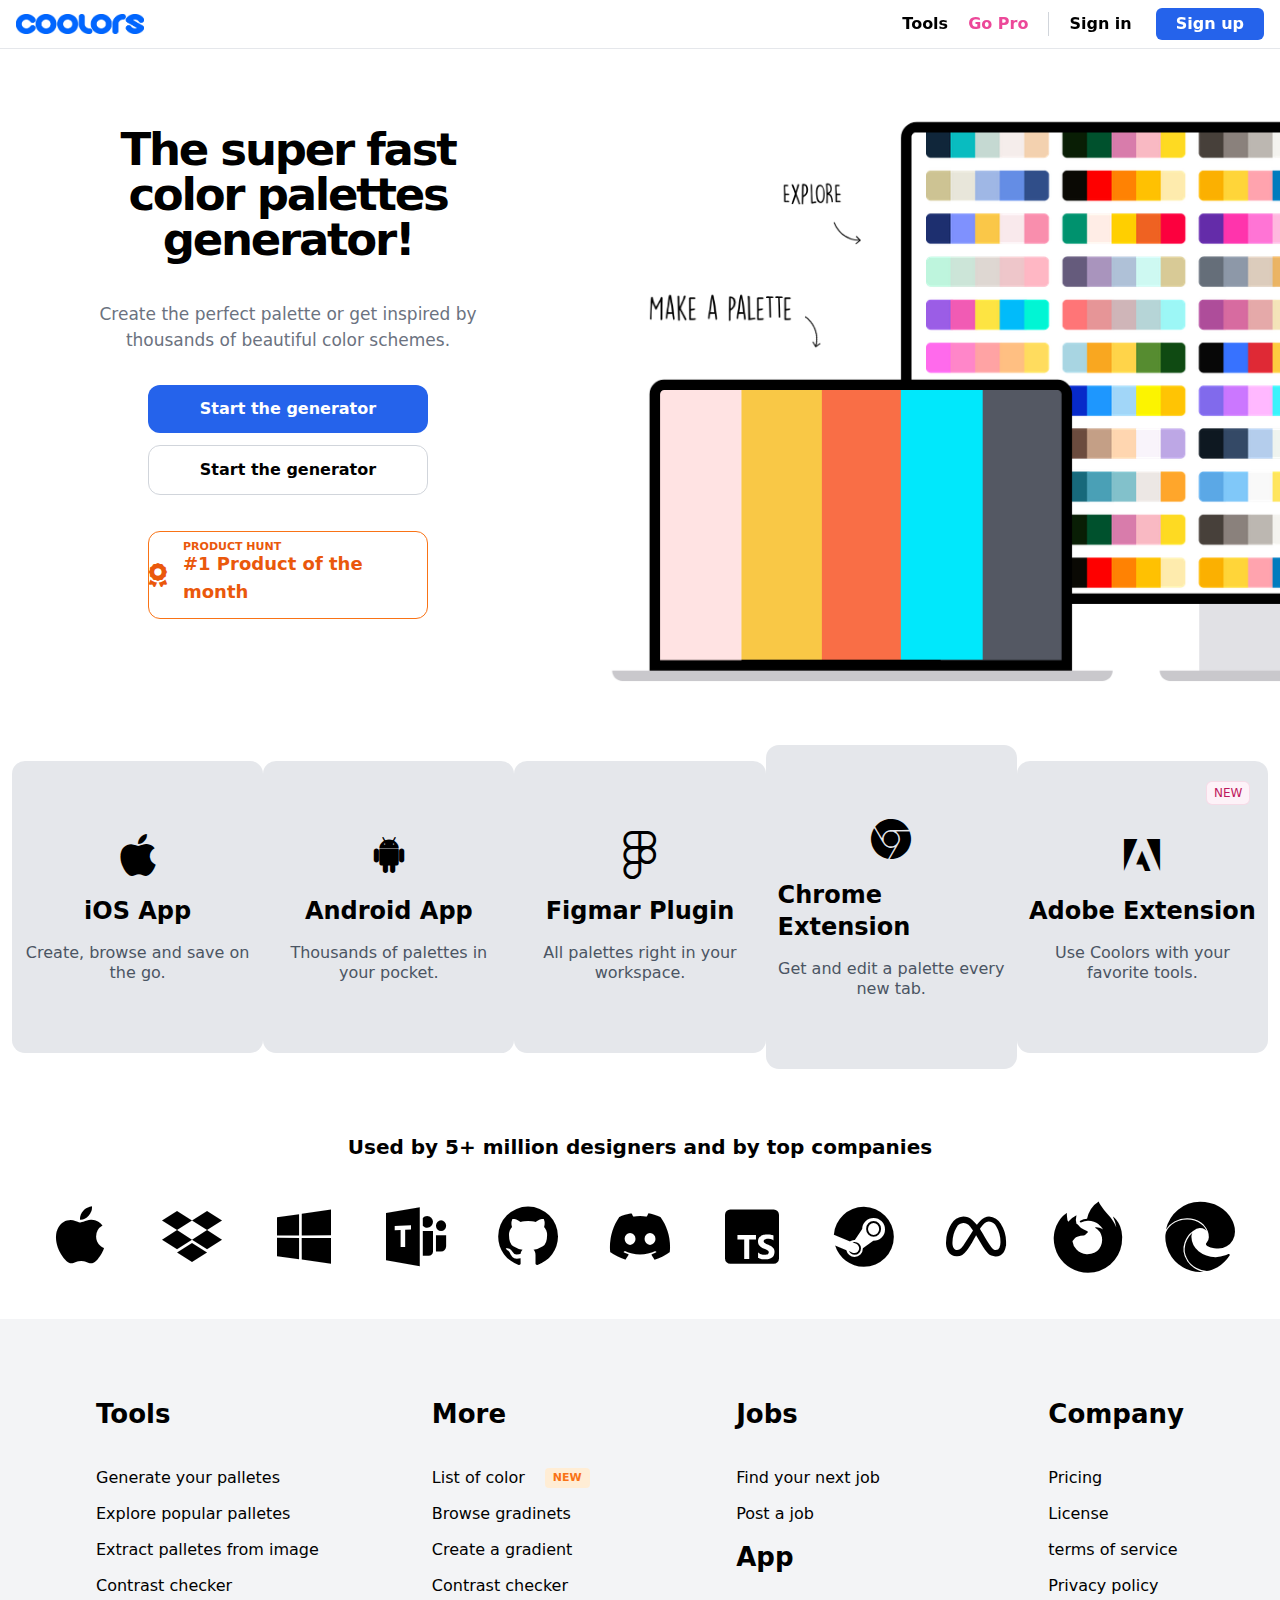
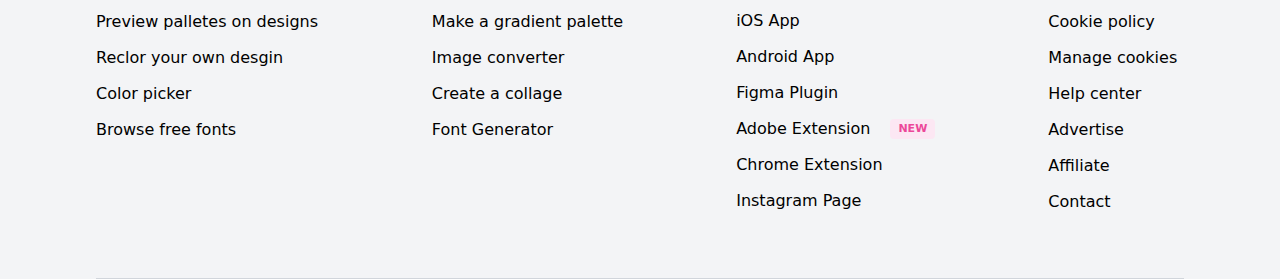
==== commit 40ee93ce: "Updated index.html with new content" ====
--- a/index.html
+++ b/index.html
@@ -48,7 +48,7 @@
              <button class="w-[280px] bg-white hover:bg-gray-50 py-3  rounded-xl font-semibold border-[1px]  flex gap-4 items-center justify-center text-orange-600 border-orange-500 leading-[6px]"><i class="fa-solid fa-award text-2xl"></i><div class="text-left"><p class="uppercase text-[11px]">product hunt</p><p class="text-lg font-bold">#1 Product of the month</p></div></button>
              </div> 
      </div>
-     <div class=" container mx-auto flex flex-wrap justify-between items-center gap-6 px-3 sm:*:basis-1/3 lg:*:basis-1/4 xl:flex-nowrap">
+     <div class=" container mx-auto flex flex-wrap justify-between items-center  px-3 sm:*:basis-1/3 lg:*:basis-1/4 xl:flex-nowrap">
         <a href="#" class="group   hover:bg-blue-100   bg-gray-200 rounded-[13px] py-[70px] px-3 flex-grow relative transition-all duration-300 overflow-hidden">
             <div class="md:group-hover:opacity-0 flex flex-col items-center gap-4 ">
             <i class="fa-brands fa-apple text-5xl"></i>
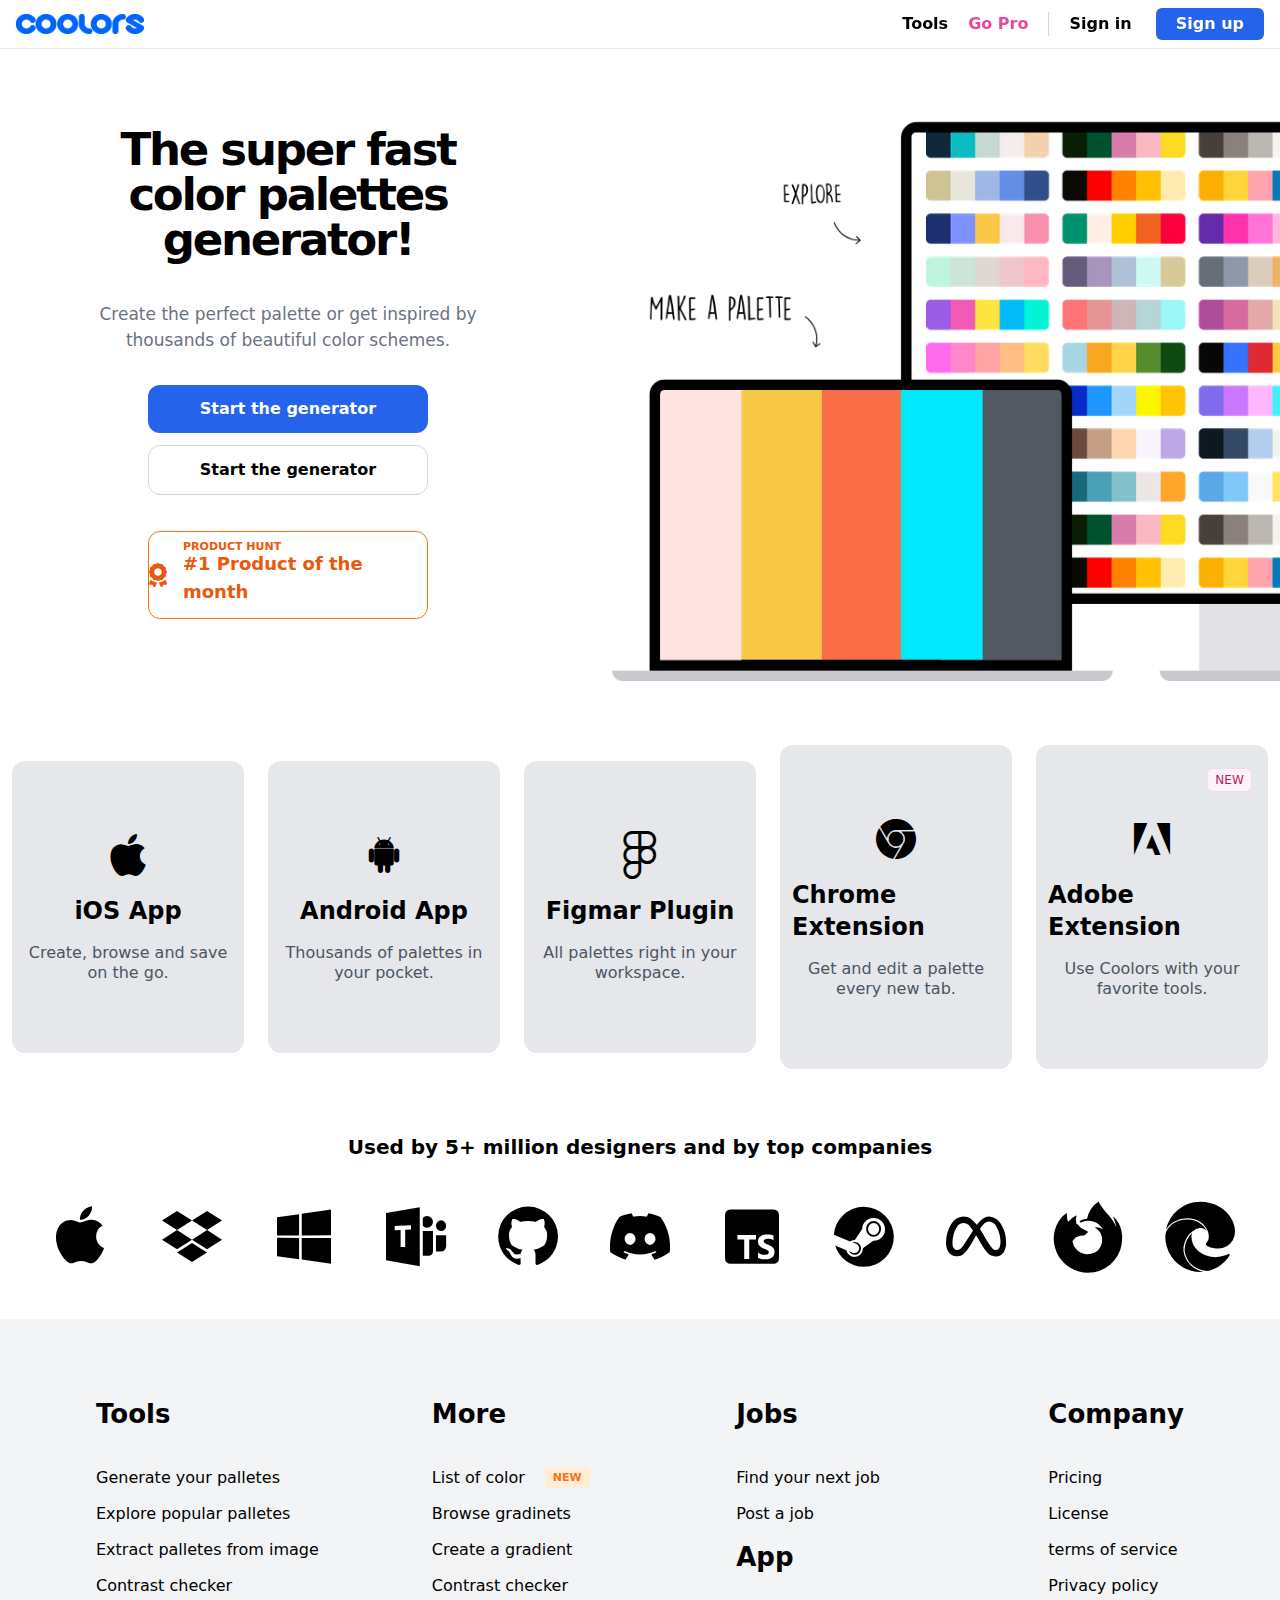
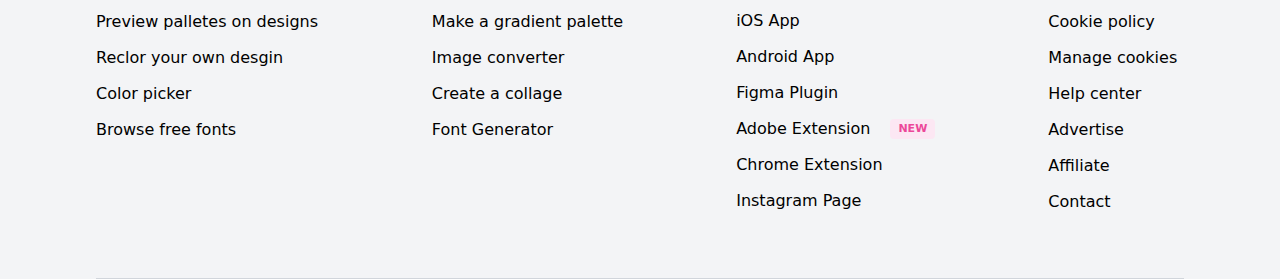
==== commit 625ea957: "Updated index.html with new content" ====
--- a/index.html
+++ b/index.html
@@ -48,8 +48,8 @@
              <button class="w-[280px] bg-white hover:bg-gray-50 py-3  rounded-xl font-semibold border-[1px]  flex gap-4 items-center justify-center text-orange-600 border-orange-500 leading-[6px]"><i class="fa-solid fa-award text-2xl"></i><div class="text-left"><p class="uppercase text-[11px]">product hunt</p><p class="text-lg font-bold">#1 Product of the month</p></div></button>
              </div> 
      </div>
-     <div class=" container mx-auto flex flex-wrap justify-between items-center  px-3 sm:*:basis-1/3 lg:*:basis-1/4 xl:flex-nowrap">
-        <a href="#" class="group   hover:bg-blue-100   bg-gray-200 rounded-[13px] py-[70px] px-3 flex-grow relative transition-all duration-300 overflow-hidden">
+     <div class=" container mx-auto flex flex-wrap justify-between items-center gap-6 px-3 sm:*:basis-1/3 lg:*:basis-1/4 xl:flex-nowrap">
+        <a href="#" class=" h-[260px] group   hover:bg-blue-100   bg-gray-200 rounded-[13px] py-[70px] px-3 flex-grow relative transition-all duration-300 overflow-hidden">
             <div class="md:group-hover:opacity-0 flex flex-col items-center gap-4 ">
             <i class="fa-brands fa-apple text-5xl"></i>
             <h3 class="text-2xl font-bold">iOS App</h3>
@@ -57,7 +57,7 @@
             </div>
             <p class="  text-sky-400 md:group-hover:opacity-100 opacity-0 absolute top-[110%] left-[50%] -translate-x-[50%] -translate-y-[50%] text-[30px] font-[900] text-center group-hover:top-[50%] transition-all duration-300">View on the App Store</p>
         </a>
-        <a href="#" class="group   hover:bg-green-100   bg-gray-200 rounded-[13px] py-[70px] px-3 flex-grow relative transition-all duration-300 overflow-hidden">
+        <a href="#" class=" h-[260px] group   hover:bg-green-100   bg-gray-200 rounded-[13px] py-[70px] px-3 flex-grow relative transition-all duration-300 overflow-hidden">
             <div class="md:group-hover:opacity-0 flex flex-col items-center gap-4">
             <i class='bx bxl-android text-5xl'></i>
             <h3 class="text-2xl font-bold ">Android App</h3>
@@ -65,7 +65,7 @@
             </div>
             <p class="  text-green-400 md:group-hover:opacity-100 opacity-0 absolute top-[110%] left-[50%] -translate-x-[50%] -translate-y-[50%] text-[30px] font-[900] text-center group-hover:top-[50%] transition-all duration-300">View on the Play Store</p>
         </a>
-        <a href="#" class="group   hover:bg-pink-100   bg-gray-200 rounded-[13px] py-[70px] px-3 flex-grow relative transition-all duration-300 overflow-hidden">
+        <a href="#" class=" h-[260px] group   hover:bg-pink-100   bg-gray-200 rounded-[13px] py-[70px] px-3 flex-grow relative transition-all duration-300 overflow-hidden">
             <div class="md:group-hover:opacity-0 flex flex-col items-center gap-4">
             <i class="fa-brands fa-figma text-5xl"></i>
             <h3 class="text-2xl font-bold ">Figmar Plugin</h3>
@@ -73,7 +73,7 @@
             </div>
             <p class="  text-pink-400 md:group-hover:opacity-100 opacity-0 absolute top-[110%] left-[50%] -translate-x-[50%] -translate-y-[50%] text-[30px] font-[900] text-center group-hover:top-[50%] transition-all duration-300">Install now</p>
         </a>
-        <a href="#" class="group   hover:bg-purple-100   bg-gray-200 rounded-[13px] py-[70px] px-3 flex-grow relative transition-all duration-300 overflow-hidden">
+        <a href="#" class=" h-[260px] group   hover:bg-purple-100   bg-gray-200 rounded-[13px] py-[70px] px-3 flex-grow relative transition-all duration-300 overflow-hidden">
             <div class="md:group-hover:opacity-0 flex flex-col items-center gap-4">
             <i class='bx bxl-chrome text-5xl' ></i>
             <h3 class="text-2xl font-bold ">Chrome Extension</h3>
@@ -81,7 +81,7 @@
             </div>
             <p class="  text-purple-400 md:group-hover:opacity-100 opacity-0 absolute top-[110%] left-[50%] -translate-x-[50%] -translate-y-[50%] text-[30px] font-[900] text-center group-hover:top-[50%] transition-all duration-300">Add to Chrome</p>
         </a>
-        <a href="#" class="group   hover:bg-yellow-100   bg-gray-200 rounded-[13px] py-[70px] px-3 flex-grow relative transition-all duration-300 overflow-hidden">
+        <a href="#" class=" h-[260px] group   hover:bg-yellow-100   bg-gray-200 rounded-[13px] py-[70px] px-3 flex-grow relative transition-all duration-300 overflow-hidden">
             <span class="absolute top-[7%] right-[7%] items-center rounded-md bg-pink-50 px-2 py-1 text-xs font-medium text-pink-700 ring-1 ring-inset ring-pink-700/10 uppercase">new</span>
             <div class="md:group-hover:opacity-0 flex flex-col items-center gap-4">
             <i class='bx bxl-adobe text-5xl' ></i>
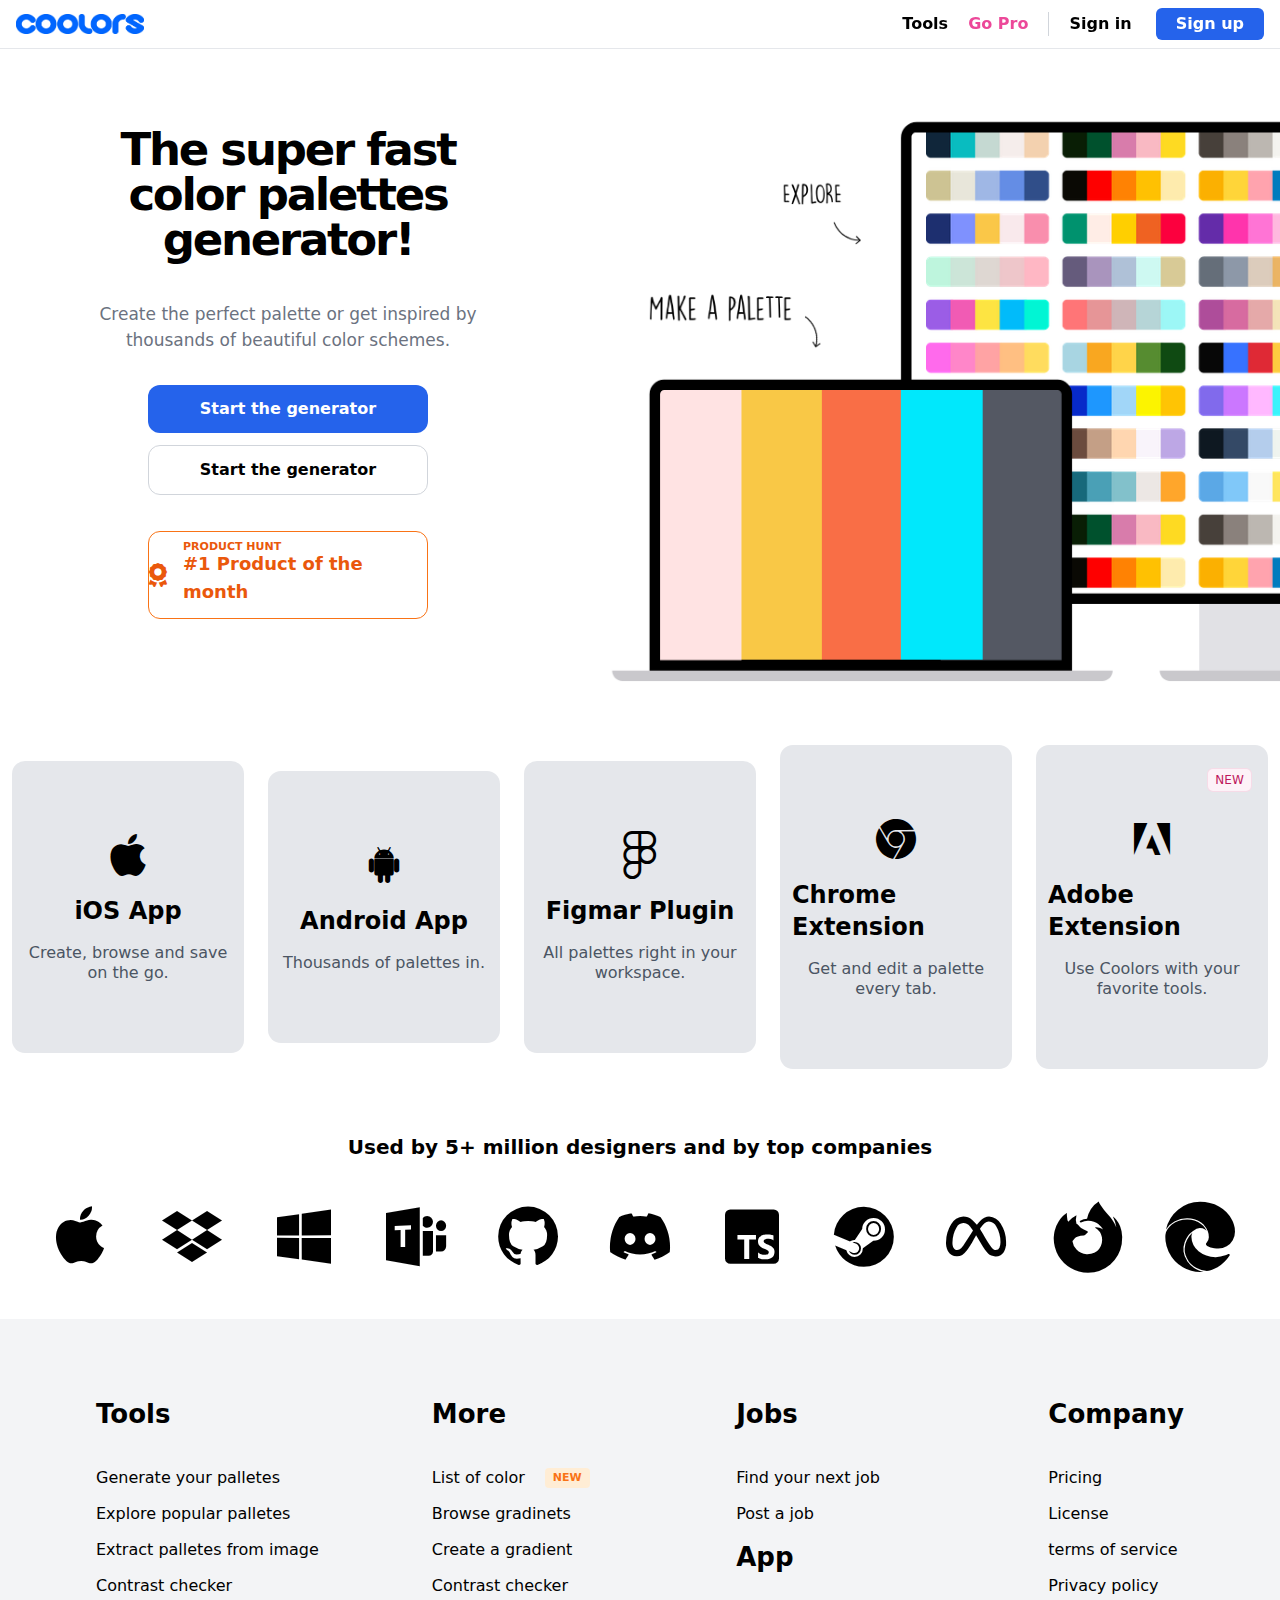
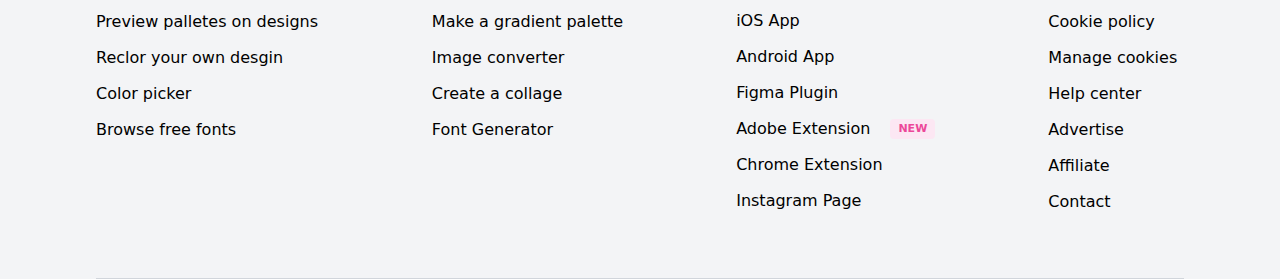
==== commit 6ae4f63c: "Updated index.html with new content" ====
--- a/index.html
+++ b/index.html
@@ -61,7 +61,7 @@
             <div class="md:group-hover:opacity-0 flex flex-col items-center gap-4">
             <i class='bx bxl-android text-5xl'></i>
             <h3 class="text-2xl font-bold ">Android App</h3>
-            <p class="leading-5 text-gray-600 text-center">Thousands of palettes in your pocket.</p>
+            <p class="leading-5 text-gray-600 text-center">Thousands of palettes in.</p>
             </div>
             <p class="  text-green-400 md:group-hover:opacity-100 opacity-0 absolute top-[110%] left-[50%] -translate-x-[50%] -translate-y-[50%] text-[30px] font-[900] text-center group-hover:top-[50%] transition-all duration-300">View on the Play Store</p>
         </a>
@@ -77,7 +77,7 @@
             <div class="md:group-hover:opacity-0 flex flex-col items-center gap-4">
             <i class='bx bxl-chrome text-5xl' ></i>
             <h3 class="text-2xl font-bold ">Chrome Extension</h3>
-            <p class="leading-5 text-gray-600 text-center">Get and edit a palette every new tab.</p>
+            <p class="leading-5 text-gray-600 text-center">Get and edit a palette every tab.</p>
             </div>
             <p class="  text-purple-400 md:group-hover:opacity-100 opacity-0 absolute top-[110%] left-[50%] -translate-x-[50%] -translate-y-[50%] text-[30px] font-[900] text-center group-hover:top-[50%] transition-all duration-300">Add to Chrome</p>
         </a>
